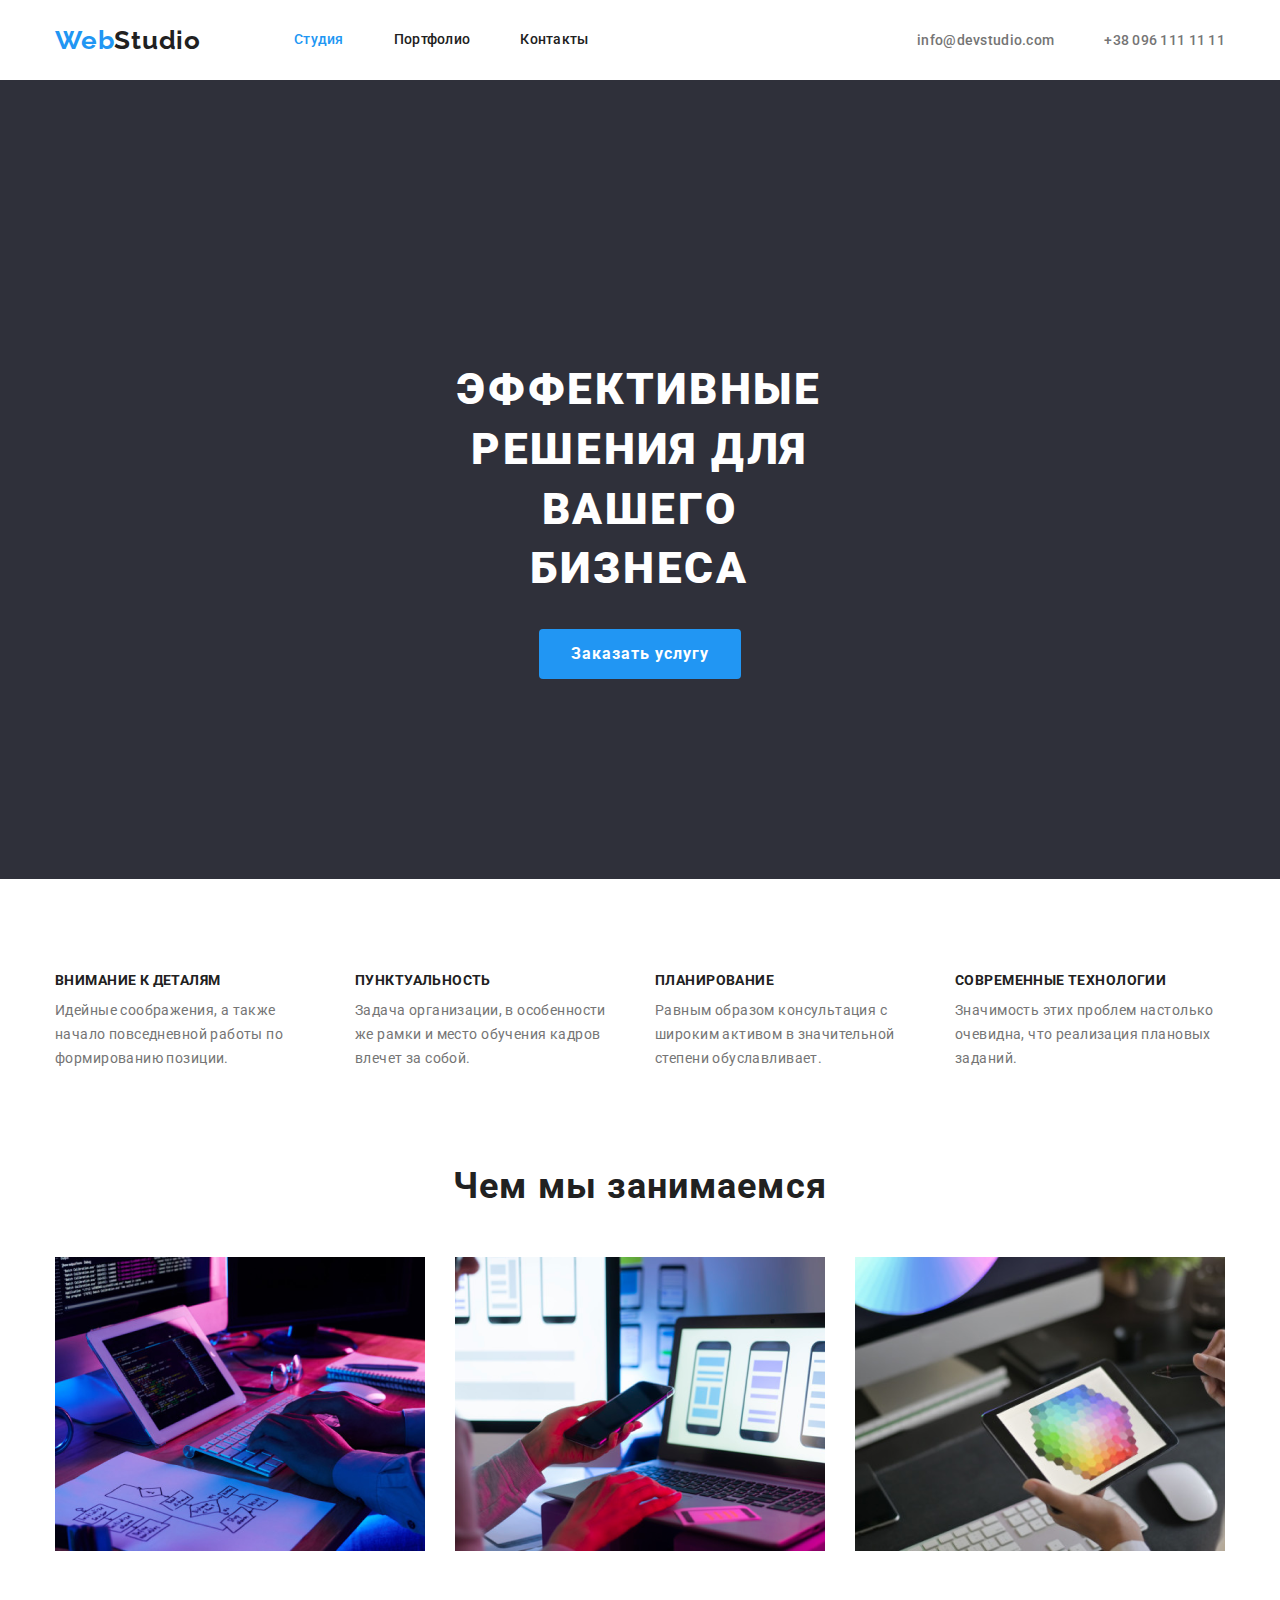
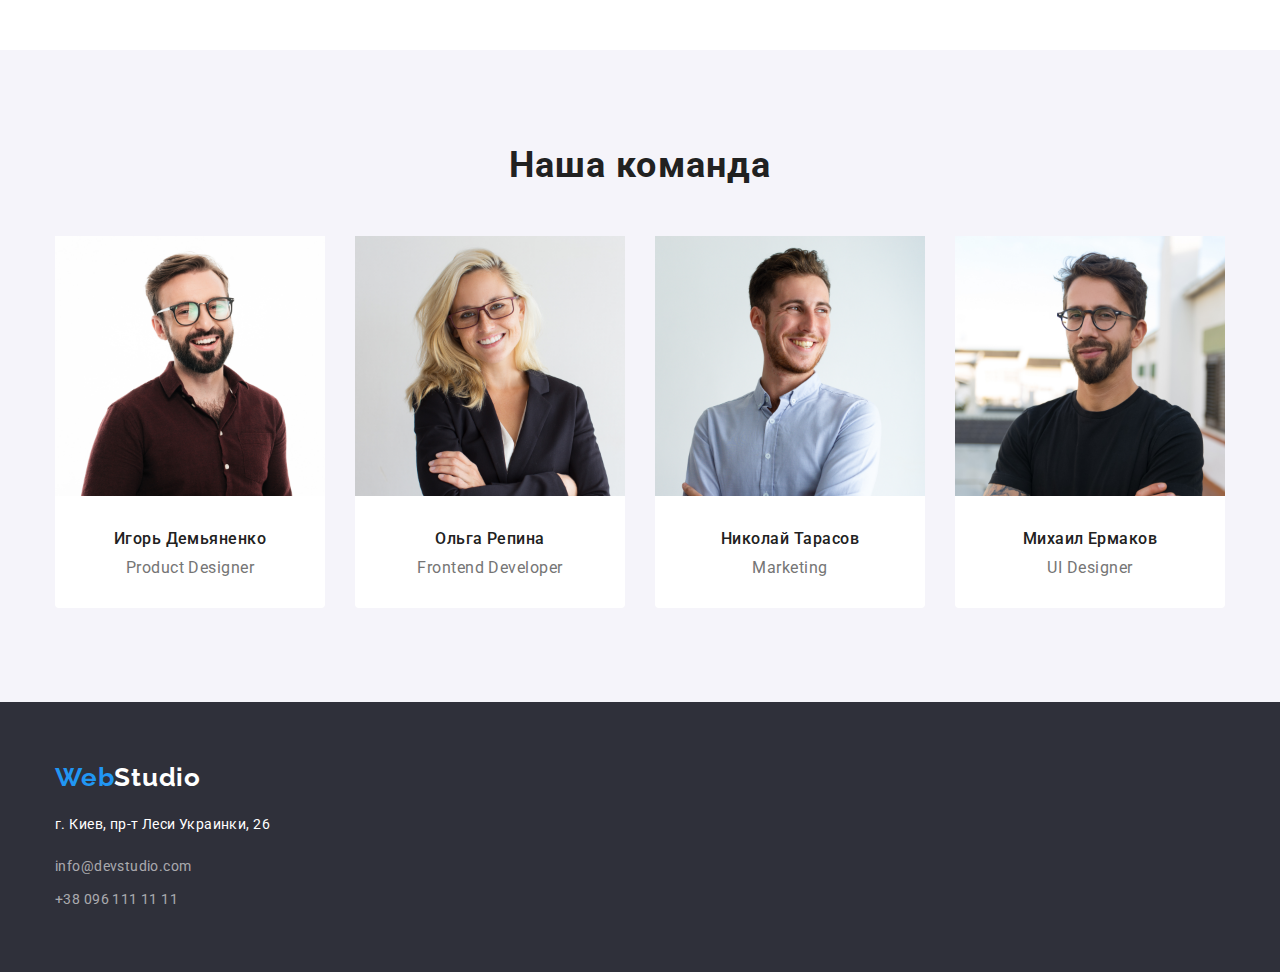
==== index.html @ cbc69741 "hw3 done" ====
<!DOCTYPE html>
<html lang="ru">
  <head>
    <meta charset="UTF-8" />
    <meta name="viewport" content="width=device-width, initial-scale=1.0" />
    <link
      href="https://fonts.googleapis.com/css2?family=Oleo+Script&family=Raleway:wght@700&family=Roboto:wght@400;500;700;900&display=swap"
      rel="stylesheet"
    />
    <link
      rel="stylesheet"
      href="https://cdnjs.cloudflare.com/ajax/libs/modern-normalize/1.0.0/modern-normalize.min.css"
    />
    <link rel="stylesheet" href="./css/styles-index.css" />
    <title>Web Studio</title>
  </head>
  <body>
    <header class="container main-nav">
      <a class="logo-black" href="./index.html"
        ><span class="web">Web</span>Studio</a
      >
      <nav>
        <ul class="list site-nav">
          <li class="item">
            <a class="link active" href="./index.html">Студия</a>
          </li>
          <li class="item">
            <a class="link" href="./portfolio.html">Портфолио</a>
          </li>
          <li class="item"><a class="link" href="#contacts">Контакты</a></li>
        </ul>
      </nav>

      <ul class="list contacts-nav">
        <li class="item">
          <a
            class="link"
            target="_blank"
            rel="noopener noreferer"
            href="mailto:info@devstudio.com"
            >info@devstudio.com</a
          >
        </li>
        <li class="item">
          <a
            class="link"
            target="_blank"
            rel="noopener noreferer"
            href="tel:+380961111111"
            >+38 096 111 11 11</a
          >
        </li>
      </ul>
    </header>

    <main>
      <section>
        <div class="main-title">
          <h1 class="hero">Эффективные решения для вашего бизнеса</h1>
          <button class="btn" type="button">Заказать услугу</button>
        </div>
      </section>

      <section class="section no-padding">
        <div class="container">
          <ul class="list advantages">
            <li class="item">
              <h2 class="title">внимание к деталям</h2>
              <p class="text">
                Идейные соображения, а также начало повседневной работы по
                формированию позиции.
              </p>
            </li>
            <li class="item">
              <h2 class="title">пунктуальность</h2>
              <p class="text">
                Задача организации, в особенности же рамки и место обучения
                кадров влечет за собой.
              </p>
            </li>
            <li class="item">
              <h2 class="title">планирование</h2>
              <p class="text">
                Равным образом консультация с широким активом в значительной
                степени обуславливает.
              </p>
            </li>
            <li class="item">
              <h2 class="title">современные технологии</h2>
              <p class="text">
                Значимость этих проблем настолько очевидна, что реализация
                плановых заданий.
              </p>
            </li>
          </ul>
        </div>
      </section>
      <section class="section about-us">
        <div class="container">
          <h2 class="title">Чем мы занимаемся</h2>
          <ul class="list">
            <li class="item">
              <img
                src="./images/studio/PC.png"
                alt="Man working on PC"
                width="370px"
              />
            </li>
            <li class="item">
              <img
                src="./images/studio/laptop.png"
                alt="Woman working on laptop"
                width="370px"
              />
            </li>
            <li class="item">
              <img
                src="./images/studio/tablet.png"
                alt="Woman working on tablet"
                width="370px"
              />
            </li>
          </ul>
        </div>
      </section>
      <section class="section our-team">
        <div class="container">
          <h2 class="title">Наша команда</h2>
          <ul class="list">
            <li class="item">
              <img
                class="photo"
                src="./images/studio/IgorDemianenko.png"
                alt="Igor Demainenko"
                width="270px"
              />
              <h3 class="name">Игорь Демьяненко</h3>
              <p class="specialty" lang="en">Product Designer</p>
            </li>
            <li class="item">
              <img
                class="photo"
                src="./images/studio/OlgaRepina.png"
                alt="Olga Repina"
                width="270px"
              />
              <h3 class="name">Ольга Репина</h3>
              <p class="specialty" lang="en">Frontend Developer</p>
            </li>
            <li class="item">
              <img
                class="photo"
                src="./images/studio/NikolayTarasov.png"
                alt="Nikolay Tarasov"
                width="270px"
              />
              <h3 class="name">Николай Тарасов</h3>
              <p class="specialty" lang="en">Marketing</p>
            </li>
            <li class="item">
              <img
                class="photo"
                src="./images/studio/MichaelErmakov.png"
                alt="Michael Ermakov"
                width="270px"
              />
              <h3 class="name">Михаил Ермаков</h3>
              <p class="specialty" lang="en">UI Designer</p>
            </li>
          </ul>
        </div>
      </section>
    </main>

    <footer id="contacts">
      <div class="container footer-contacts">
        <a class="logo-white" href="/"><span class="web">Web</span>Studio</a>
        <address class="street-name">г. Киев, пр-т Леси Украинки, 26</address>
        <address>
          <ul class="list">
            <li class="item">
              <a
                class="link"
                target="_blank"
                rel="noopener noreferer"
                href="mailto:info@devstudio.com"
                >info@devstudio.com</a
              >
            </li>
            <li class="item">
              <a
                class="link"
                target="_blank"
                rel="noopener noreferer"
                href="tel:+380961111111"
                >+38 096 111 11 11</a
              >
            </li>
          </ul>
        </address>
      </div>
    </footer>
  </body>
</html>
---- css/styles-index.css ----
:root {
  --bg-color-black: #2f303a;
  --blue: #2196f3;
  --black: #212121;
  --grey: #757575;
  --white: #ffffff;
  --our-team-bg: #f5f4fa;
  --contacts-footer: rgba(255, 255, 255, 0.6);
  --inactive-bg-button: #f5f4fa;
}
.container {
  width: 1200px;
  padding-left: 15px;
  padding-right: 15px;
  margin-left: auto;
  margin-right: auto;
}
.list {
  padding: 0;
  margin: 0;
  list-style-type: none;
}
h1,
h2,
h3,
p {
  margin-top: 0px;
  margin-bottom: 0px;
}
.section {
  padding-bottom: 94px;
  padding-top: 94px;
}
.no-padding {
  padding-bottom: 0px;
}
.logo-black {
  font-family: Raleway;
  font-weight: 700;
  font-size: 26px;
  line-height: 1.19;
  letter-spacing: 0.03em;
  color: var(--black);
  text-decoration: none;
}
.web {
  color: var(--blue);
}
.site-nav,
.contacts-nav,
.main-nav {
  display: flex;
}
.main-nav {
  align-items: center;
}
.site-nav {
  margin-left: 93px;
}
.contacts-nav {
  margin-left: auto;
}
.site-nav .item:not(:last-child),
.contacts-nav .item:not(:last-child) {
  margin-right: 50px;
}
.site-nav .link {
  display: block;
  padding-top: 32px;
  padding-bottom: 32px;

  color: var(--black);
  text-decoration: none;
}
.site-nav .link:hover,
.site-nav .link.active {
  color: var(--blue);
}
.site-nav .link,
.contacts-nav .link {
  font-family: Roboto;
  font-weight: 500;
  font-size: 14px;
  line-height: 1.14;
  letter-spacing: 0.02em;
}
.contacts-nav .link {
  padding-top: 32px;
  padding-bottom: 32px;

  color: var(--grey);
  text-decoration: none;
}
.contacts-nav .link:hover {
  color: var(--blue);
}
.main-title {
  background-color: var(--bg-color-black);
  text-align: center;
}
.main-title .hero {
  display: block;
  padding-top: 280px;
  padding-right: 453px;
  padding-left: 452px;
  padding-bottom: 30px;

  font-family: Roboto;
  font-weight: 900;
  font-size: 44px;
  line-height: 1.36;
  text-align: center;
  letter-spacing: 0.06em;
  text-transform: uppercase;
  color: var(--white);
}
.main-title .btn {
  display: inline-block;
  border-radius: 4px;
  border: 1px var(--blue);
  padding: 10px 32px;
  min-width: 200px;
  margin-bottom: 200px;

  font-family: Roboto;
  font-weight: bold;
  font-size: 16px;
  line-height: 1.88;
  text-align: center;
  letter-spacing: 0.06em;
  color: var(--white);
  background: var(--blue);
}
.advantages {
  display: flex;
  align-items: center;
}
.advantages .item {
  width: 270px;
}
.advantages .title {
  padding-bottom: 10px;
  font-family: Roboto;
  font-weight: bold;
  font-size: 14px;
  line-height: 1.14;
  letter-spacing: 0.03em;
  text-transform: uppercase;
  color: var(--black);
}
.advantages .text {
  font-family: Roboto;
  font-weight: 400;
  font-size: 14px;
  line-height: 1.71;
  letter-spacing: 0.03em;
  color: var(--grey);
}
.advantages .item:not(:last-child),
.about-us .item:not(:last-child),
.our-team .item:not(:last-child) {
  margin-right: 30px;
}
.our-team {
  background-color: var(--our-team-bg);
}
.our-team .item {
  border-radius: 0px 0px 4px 4px;
}
.about-us .list {
  display: flex;
}
.about-us .title,
.our-team .title {
  margin-bottom: 50px;
}
.our-team .list {
  display: flex;
}
.our-team .photo {
  margin-bottom: 30px;
}
.our-team .specialty {
  padding-top: 10px;
  padding-bottom: 30px;
}
.our-team .title,
.about-us .title {
  font-family: Roboto;
  font-weight: 700;
  font-size: 36px;
  line-height: 1.17;
  text-align: center;
  letter-spacing: 0.03em;
  color: var(--black);
}
.our-team .item {
  background-color: var(--white);
}
.our-team .name,
.our-team .specialty {
  font-family: Roboto;
  font-size: 16px;
  line-height: 1.18;
  text-align: center;
  letter-spacing: 0.03em;
}
.our-team .name {
  font-weight: 500;
  color: var(--black);
}
.our-team .specialty {
  font-weight: 400;
  color: var(--grey);
}
footer {
  background-color: var(--bg-color-black);
}
.logo-white {
  display: block;
  padding-top: 60px;

  font-family: Raleway;
  font-weight: 700;
  font-size: 26px;
  line-height: 1.19;
  letter-spacing: 0.03em;
  color: var(--white);
  text-decoration: none;
}
.street-name {
  display: block;
  padding-top: 20px;
  padding-bottom: 9px;

  font-family: Roboto;
  font-weight: 400;
  font-size: 14px;
  line-height: 1.71;
  letter-spacing: 0.03em;
  color: var(--white);
  font-style: normal;
}
.footer-contacts .item {
  display: block;
}
.footer-contacts .link {
  font-family: Roboto;
  font-weight: 400;
  font-size: 14px;
  line-height: 1.71;
  letter-spacing: 0.03em;
  color: var(--contacts-footer);
  text-decoration: none;
  font-style: normal;
}
.footer-contacts .item:not(:last-child) {
  padding-top: 9px;
  padding-bottom: 9px;
}
.footer-contacts .item:last-child {
  padding-bottom: 60px;
}
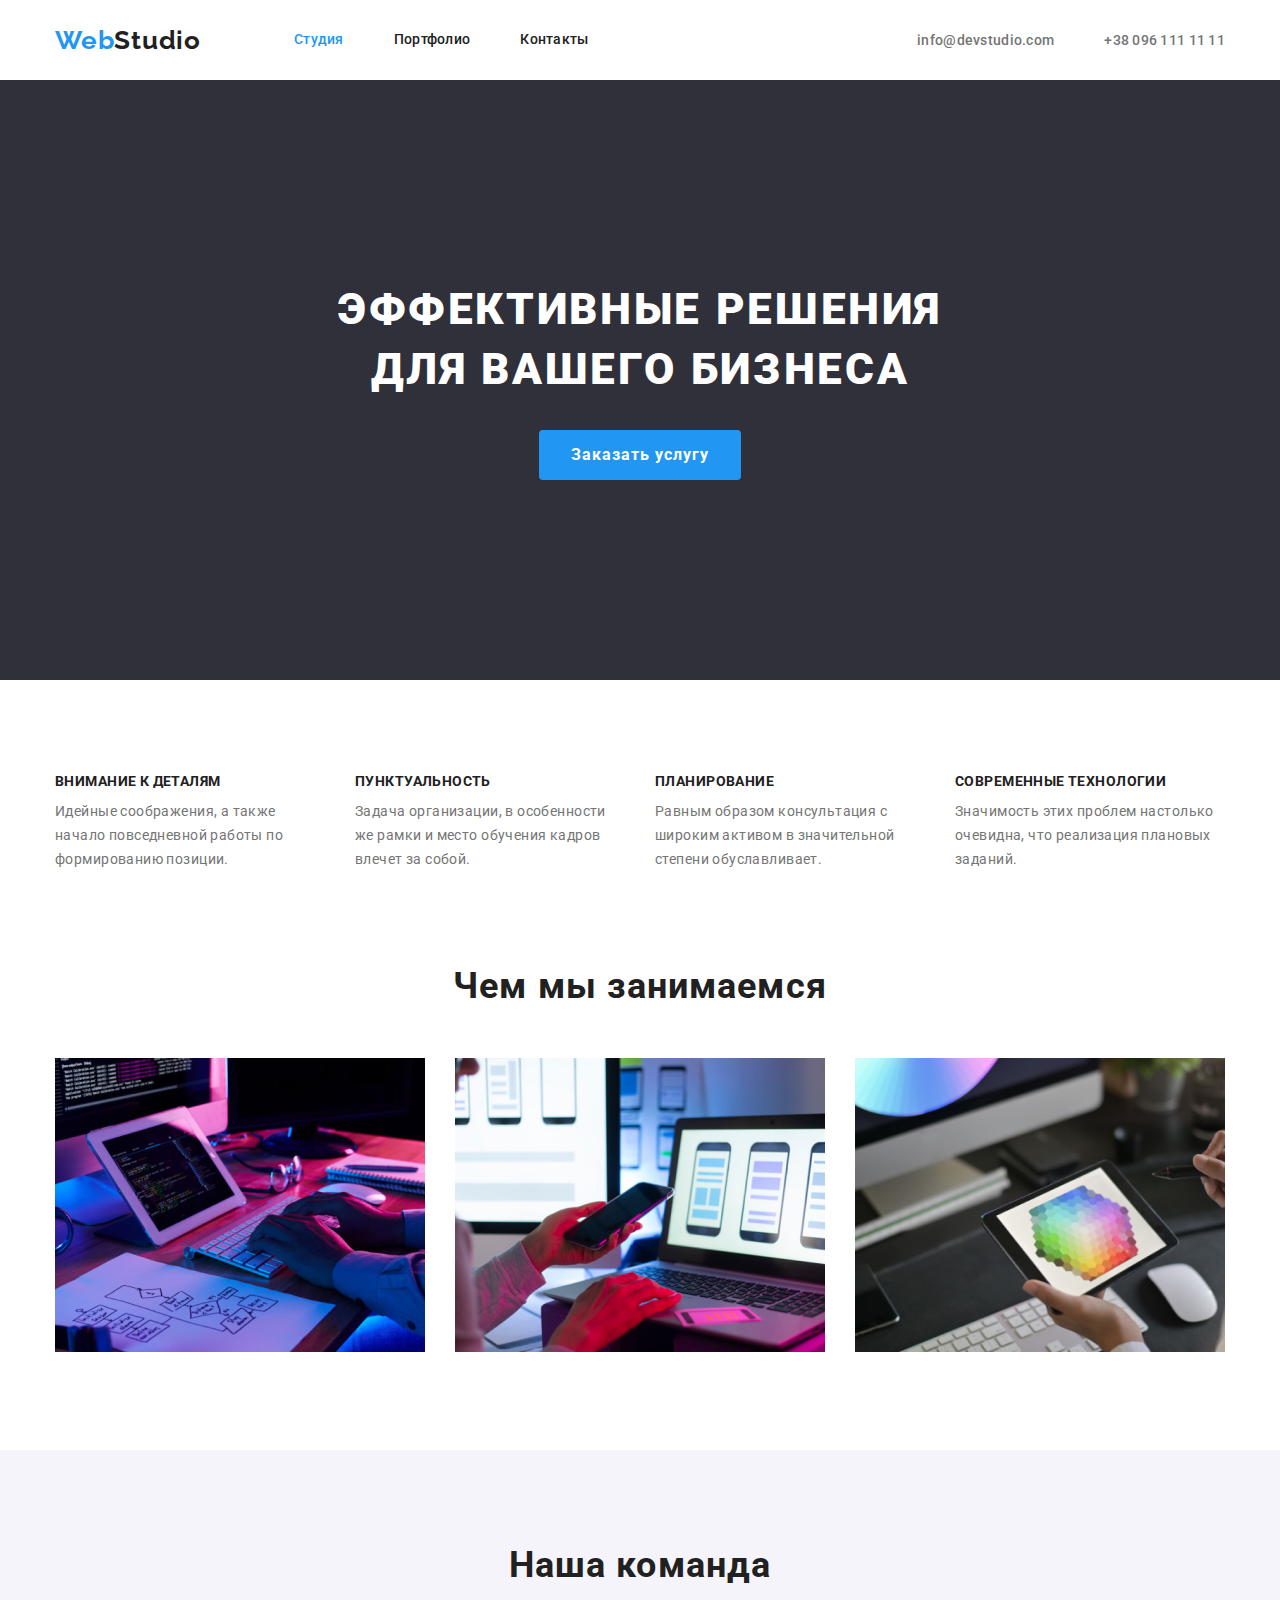
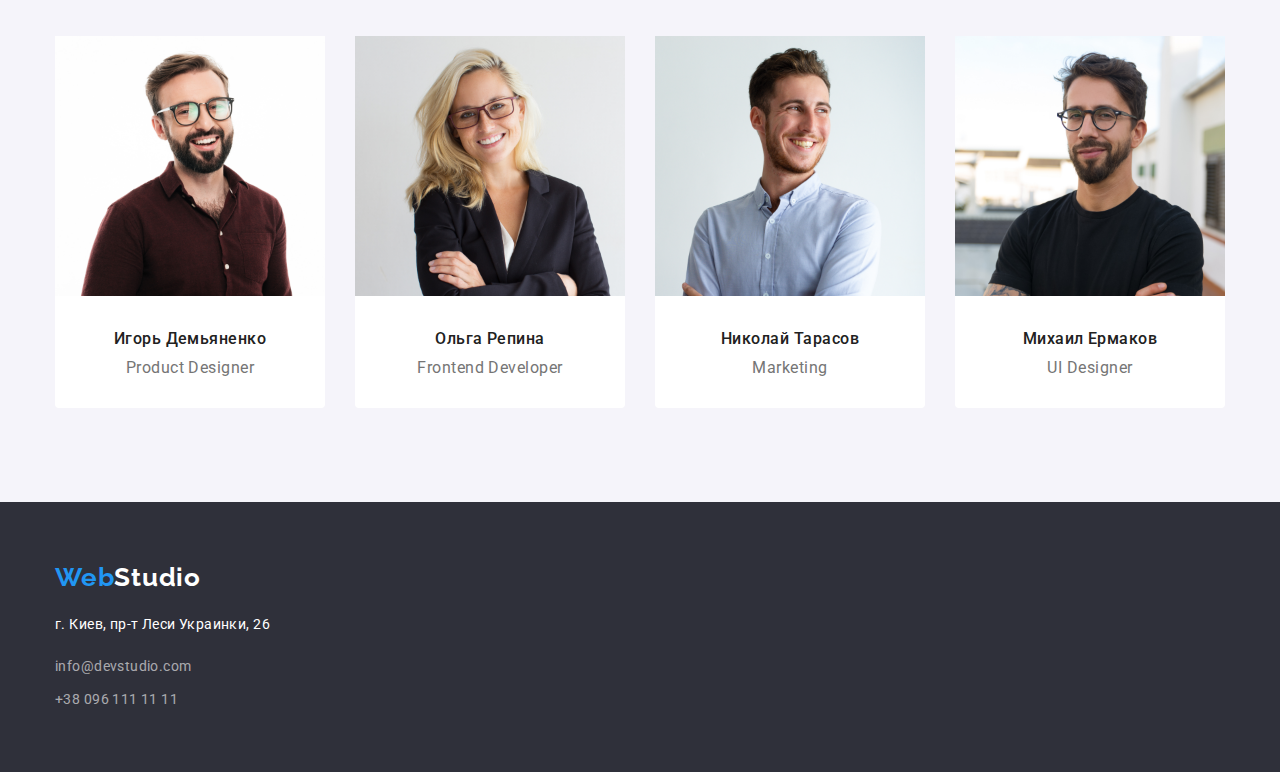
==== commit b685bc92: "add br/ to hero title" ====
--- a/index.html
+++ b/index.html
@@ -56,7 +56,10 @@
     <main>
       <section>
         <div class="main-title">
-          <h1 class="hero">Эффективные решения для вашего бизнеса</h1>
+          <h1 class="hero">
+            Эффективные решения <br />
+            для вашего бизнеса
+          </h1>
           <button class="btn" type="button">Заказать услугу</button>
         </div>
       </section>
--- a/css/styles-index.css
+++ b/css/styles-index.css
@@ -97,19 +97,17 @@
 .main-title {
   background-color: var(--bg-color-black);
   text-align: center;
+  padding-top: 200px;
+  padding-bottom: 200px;
 }
 .main-title .hero {
   display: block;
-  padding-top: 280px;
-  padding-right: 453px;
-  padding-left: 452px;
-  padding-bottom: 30px;
+  margin-bottom: 30px;
 
   font-family: Roboto;
   font-weight: 900;
   font-size: 44px;
   line-height: 1.36;
-  text-align: center;
   letter-spacing: 0.06em;
   text-transform: uppercase;
   color: var(--white);
@@ -120,13 +118,11 @@
   border: 1px var(--blue);
   padding: 10px 32px;
   min-width: 200px;
-  margin-bottom: 200px;
 
   font-family: Roboto;
   font-weight: bold;
   font-size: 16px;
   line-height: 1.88;
-  text-align: center;
   letter-spacing: 0.06em;
   color: var(--white);
   background: var(--blue);
